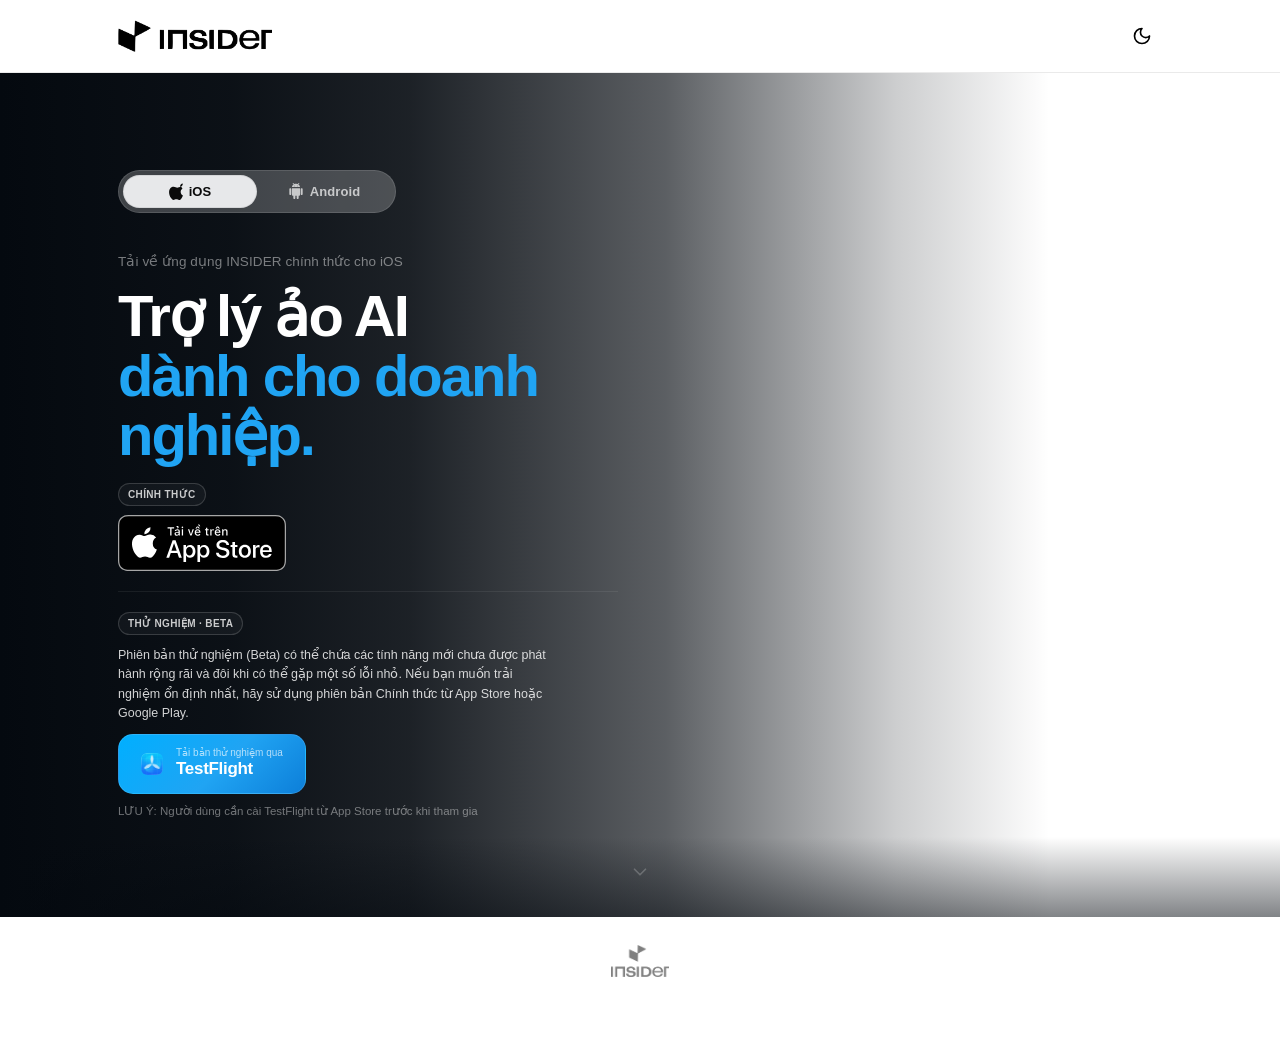
==== download/index.html @ 5de3a70c "update download web" ====
<!DOCTYPE html>
<html lang="vi" data-theme="dark">

<head>
    <meta charset="UTF-8">
    <meta name="viewport" content="width=device-width, initial-scale=1.0">
    <title>Tải ứng dụng | INSIDER</title>
    <link rel="stylesheet" href="../styles.css">
    <style>
        /* =====================================================
           DOWNLOAD PAGE — TikTok-inspired layout
           ===================================================== */

        body { overflow-x: hidden; }

        /* Wrapper doesn't use the shared content-wrapper here */
        .dl-page { display: flex; flex-direction: column; min-height: 100vh; }
        /* Widen the header to match hero layout so logo aligns with content */
        .dl-page .header-content {
            max-width: 1140px;
            padding: 0 48px;
        }

        /* Header logo: theme-aware (dark-ho = light logo for dark bg, light-ho = dark logo for light bg) */
        [data-theme="dark"] .dl-page .logo .light-logo { display: none !important; }
        [data-theme="dark"] .dl-page .logo .dark-logo { display: block !important; }
        [data-theme="light"] .dl-page .logo .light-logo { display: block !important; }
        [data-theme="light"] .dl-page .logo .dark-logo { display: none !important; }

        /* ─────────────────────────────────────────────────────
           HERO
           ───────────────────────────────────────────────────── */
        .dl-hero {
            position: relative;
            min-height: calc(100vh - 56px);
            display: flex;
            align-items: stretch;
            overflow: hidden;
        }

        /* Background image — scale up so only device mockups (right portion)
           are visible; the INSIDER watermark on the left is pushed off-screen */
        .dl-hero-bg {
            position: absolute;
            inset: 0;
            background-image: url('../assets/background.png');
            background-size: auto 145%;
            background-position: right center;
            background-repeat: no-repeat;
        }

        /* Overlay: solid dark for the first 40%, then graceful fade.
           Keeps our text crisp AND hides any residual edge of the bg watermark. */
        .dl-hero-overlay {
            position: absolute;
            inset: 0;
            background: linear-gradient(
                to right,
                #04090F 0%,
                #04090F 38%,
                rgba(4, 9, 15, 0.94) 48%,
                rgba(4, 9, 15, 0.60) 60%,
                rgba(4, 9, 15, 0.18) 75%,
                rgba(4, 9, 15, 0.03) 86%,
                transparent 93%
            );
        }

        /* Subtle bottom vignette */
        .dl-hero-overlay::after {
            content: '';
            position: absolute;
            bottom: 0; left: 0; right: 0;
            height: 80px;
            background: linear-gradient(to top, rgba(4,9,15,0.5), transparent);
        }

        /* Inner layout */
        .dl-hero-inner {
            position: relative;
            z-index: 2;
            width: 100%;
            max-width: 1140px;
            margin: 0 auto;
            padding: 0 48px;
            display: flex;
            align-items: center;
            min-height: calc(100vh - 56px);
        }

        /* ─────────────────────────────────────────────────────
           LEFT CONTENT
           ───────────────────────────────────────────────────── */
        .dl-left {
            width: 48%;
            max-width: 500px;
            padding: 64px 0;
            display: flex;
            flex-direction: column;
            justify-content: center;
            animation: dlFadeUp 0.7s cubic-bezier(0.4, 0, 0.2, 1) both;
        }

        @keyframes dlFadeUp {
            from { opacity: 0; transform: translateY(24px); }
            to   { opacity: 1; transform: translateY(0); }
        }

        /* ─────────────────────────────────────────────────────
           PLATFORM TABS  (TikTok pill style)
           ───────────────────────────────────────────────────── */
        .dl-tabs {
            display: flex;
            gap: 0;
            padding: 4px;
            border-radius: 999px;
            margin-bottom: 40px;
            width: min(100%, 278px);
            box-sizing: border-box;
            overflow: hidden;
            background: rgba(255, 255, 255, 0.22);
            border: 1px solid rgba(255, 255, 255, 0.12);
            backdrop-filter: blur(4px);
            -webkit-backdrop-filter: blur(4px);
        }

        .dl-tab {
            display: inline-flex;
            align-items: center;
            justify-content: center;
            gap: 6px;
            padding: 8px 14px;
            border-radius: 999px;
            font-family: inherit;
            font-size: 13px;
            font-weight: 600;
            letter-spacing: 0.1px;
            cursor: pointer;
            flex: 1 1 0;
            min-width: 0;
            border: none;
            background: transparent;
            color: rgba(255, 255, 255, 0.70);
            transition: background 0.2s ease, color 0.2s ease, transform 0.2s ease;
            white-space: nowrap;
        }

        .dl-tab:hover {
            color: rgba(255, 255, 255, 0.95);
        }

        .dl-tab.active {
            background: #E7E8EA;
            color: #0A0A0A;
            box-shadow: inset 0 0 0 1px rgba(0, 0, 0, 0.08);
        }

        /* ─────────────────────────────────────────────────────
           TAB CONTENT
           ───────────────────────────────────────────────────── */
        .dl-tab-content { opacity: 1; transition: opacity 0.25s ease; }
        .dl-tab-content.hidden { display: none; }

        @keyframes tabIn {
            from { opacity: 0; transform: translateY(10px); }
            to   { opacity: 1; transform: translateY(0); }
        }
        .dl-tab-content.entering { animation: tabIn 0.3s ease both; }

        /* Eyebrow */
        .dl-eyebrow {
            font-size: 13.5px;
            font-weight: 400;
            color: rgba(255,255,255,0.45);
            letter-spacing: 0.1px;
            margin-bottom: 14px;
            line-height: 1.4;
        }

        /* BIG headline — TikTok size */
        .dl-headline {
            font-size: clamp(38px, 4.8vw, 58px);
            font-weight: 800;
            line-height: 1.03;
            letter-spacing: -2px;
            color: #FFFFFF;
            margin-bottom: 18px;
        }

        .dl-headline .accent { color: #20A4F3; }

        /* ─────────────────────────────────────────────────────
           BADGE GROUPS
           ───────────────────────────────────────────────────── */
        .dl-badges { display: flex; flex-direction: column; gap: 0; }

        .dl-badge-group {
            display: flex;
            flex-direction: column;
            gap: 9px;
            padding: 20px 0;
            border-bottom: 0.5px solid rgba(255,255,255,0.07);
        }
        .dl-badge-group:first-child { padding-top: 0; }
        .dl-badge-group:last-child  { border-bottom: none; padding-bottom: 0; }

        .dl-type-chip {
            display: inline-flex;
            align-items: center;
            gap: 4px;
            font-size: 10px;
            font-weight: 600;
            letter-spacing: 0.35px;
            text-transform: uppercase;
            padding: 3px 9px;
            border-radius: 999px;
            width: fit-content;
            color: rgba(255, 255, 255, 0.78);
            background: rgba(255, 255, 255, 0.04);
            border: 1px solid rgba(255, 255, 255, 0.16);
        }

        .dl-badge-hint {
            font-size: 11.5px;
            color: rgba(255,255,255,0.42);
            margin: 0;
        }

        .dl-beta-notice {
            margin: 2px 0 2px;
            font-size: 12.5px;
            line-height: 1.55;
            color: rgba(255, 255, 255, 0.82);
            max-width: 430px;
        }

        /* ─────────────────────────────────────────────────────
           STORE BUTTONS
           ───────────────────────────────────────────────────── */
        .dl-store-btn {
            display: inline-flex;
            align-items: center;
            gap: 13px;
            padding: 13px 22px;
            border-radius: 15px;
            text-decoration: none;
            width: fit-content;
            max-width: 270px;
            transition: transform 0.18s cubic-bezier(0.34,1.56,0.64,1),
                        box-shadow 0.18s ease,
                        opacity 0.15s ease;
            user-select: none;
            -webkit-tap-highlight-color: transparent;
        }
        .dl-store-btn:hover  { transform: scale(1.04); }
        .dl-store-btn:active { transform: scale(0.97); opacity: 0.88; }

        /* Official store artwork from Apple/Google — larger than beta button */
        .official-store-badge {
            display: block;
            width: auto;
            height: 56px;
        }

        /* App Store */
        .dl-store-btn.app-store {
            padding: 0;
            background: transparent;
            border: none;
            border-radius: 10px;
        }
        .dl-store-btn.app-store:hover {
            box-shadow: none;
        }

        /* TestFlight: vivid, non-purple */
        .dl-store-btn.testflight {
            background: linear-gradient(135deg, #00AFFF 0%, #20A4F3 55%, #0D7FD9 100%);
            border: 1px solid rgba(255,255,255,0.12);
        }
        .dl-store-btn.testflight:hover {
            box-shadow: 0 10px 30px rgba(32, 164, 243, 0.45);
        }

        /* Google Play */
        .dl-store-btn.google-play {
            padding: 0;
            background: transparent;
            border: none;
            border-radius: 10px;
        }
        .dl-store-btn.google-play:hover {
            box-shadow: none;
        }

        /* Google Play Beta: vivid, non-purple */
        .dl-store-btn.google-play-beta {
            background: linear-gradient(135deg, #00C853 0%, #1ED760 55%, #00A843 100%);
            border: 1px solid rgba(255,255,255,0.12);
        }
        .dl-store-btn.google-play-beta:hover {
            box-shadow: 0 10px 30px rgba(0, 200, 83, 0.4);
        }

        .btn-icon { flex-shrink: 0; display: flex; align-items: center; justify-content: center; }

        .btn-text { display: flex; flex-direction: column; gap: 1px; }

        .btn-small {
            font-size: 10px;
            font-weight: 400;
            color: rgba(255,255,255,0.68);
            line-height: 1;
        }
        .btn-big {
            font-size: 17px;
            font-weight: 700;
            color: #FFFFFF;
            line-height: 1.2;
            letter-spacing: -0.3px;
        }

        /* ─────────────────────────────────────────────────────
           SCROLL HINT
           ───────────────────────────────────────────────────── */
        .dl-scroll-hint {
            position: absolute;
            bottom: 28px;
            left: 50%;
            transform: translateX(-50%);
            z-index: 3;
            color: rgba(255,255,255,0.22);
            animation: scrollBounce 2.4s ease-in-out infinite;
            cursor: pointer;
        }
        @keyframes scrollBounce {
            0%,100% { transform: translateX(-50%) translateY(0); }
            50%      { transform: translateX(-50%) translateY(7px); }
        }

        /* ─────────────────────────────────────────────────────
           BELOW-HERO SECTIONS
           ───────────────────────────────────────────────────── */
        .dl-below {
            max-width: 800px;
            width: 100%;
            margin: 0 auto;
            padding: 0 var(--space-4) var(--space-16);
        }

        .dl-footer {
            display: flex;
            justify-content: center;
            margin-top: 28px;
        }

        /* ─────────────────────────────────────────────────────
           LIGHT MODE — keep hero dark regardless
           ───────────────────────────────────────────────────── */
        [data-theme="light"] .dl-hero-overlay {
            background: linear-gradient(
                to right,
                #04090F 0%,
                rgba(4, 9, 15, 0.97) 18%,
                rgba(4, 9, 15, 0.90) 32%,
                rgba(4, 9, 15, 0.65) 52%,
                rgba(4, 9, 15, 0.20) 70%,
                transparent 82%
            );
        }

        /* ─────────────────────────────────────────────────────
           RESPONSIVE
           ───────────────────────────────────────────────────── */
        @media (max-width: 960px) {
            .dl-hero-inner { padding: 0 32px; }
            .dl-page .header-content { padding: 0 32px; }
            .dl-left { width: 60%; max-width: none; }
        }

        @media (max-width: 680px) {
            .dl-hero { min-height: auto; }
            .dl-hero-inner { padding: 0 22px; align-items: flex-start; }
            /* On mobile the bg is further right so still works; extra safety overlay */
            .dl-hero-overlay {
                background: linear-gradient(
                    to right,
                    #04090F 0%,
                    #04090F 55%,
                    rgba(4, 9, 15, 0.85) 70%,
                    rgba(4, 9, 15, 0.40) 85%,
                    rgba(4, 9, 15, 0.10) 95%,
                    transparent 100%
                );
            }
            .dl-page .header-content { padding: 0 20px; }
            .dl-left { width: 100%; padding: 48px 0 88px; }
            .dl-tabs { width: min(100%, 248px); }
            .dl-headline { font-size: 38px; letter-spacing: -1.4px; }
            .dl-store-btn { max-width: 100%; width: 100%; }
            .dl-beta-notice { font-size: 12px; }
        }
    </style>
</head>

<body>
    <div class="app-container dl-page">

        <!-- ══ App Bar ══════════════════════════════════════════ -->
        <header class="app-bar">
            <div class="header-content">
                <div class="logo">
                    <img src="../images/light-ho.png" alt="INSIDER Logo" class="logo-img light-logo">
                    <img src="../images/dark-ho.png"  alt="INSIDER Logo" class="logo-img dark-logo">
                </div>
                <button id="theme-toggle" class="icon-button" aria-label="Chuyển giao diện">
                    <svg class="sun-icon" xmlns="http://www.w3.org/2000/svg" width="20" height="20" viewBox="0 0 24 24"
                        fill="none" stroke="currentColor" stroke-width="2" stroke-linecap="round" stroke-linejoin="round">
                        <circle cx="12" cy="12" r="4"/>
                        <path d="M12 2v2"/><path d="M12 20v2"/>
                        <path d="m4.93 4.93 1.41 1.41"/><path d="m17.66 17.66 1.41 1.41"/>
                        <path d="M2 12h2"/><path d="M20 12h2"/>
                        <path d="m6.34 17.66-1.41 1.41"/><path d="m19.07 4.93-1.41 1.41"/>
                    </svg>
                    <svg class="moon-icon" xmlns="http://www.w3.org/2000/svg" width="20" height="20" viewBox="0 0 24 24"
                        fill="none" stroke="currentColor" stroke-width="2" stroke-linecap="round" stroke-linejoin="round">
                        <path d="M12 3a6 6 0 0 0 9 9 9 9 0 1 1-9-9Z"/>
                    </svg>
                </button>
            </div>
        </header>

        <!-- ══ HERO ═════════════════════════════════════════════ -->
        <section class="dl-hero">
            <div class="dl-hero-bg"></div>
            <div class="dl-hero-overlay"></div>

            <div class="dl-hero-inner">
                <div class="dl-left">

                    <!-- Platform Tabs -->
                    <div class="dl-tabs">

                        <button class="dl-tab active" data-tab="ios" aria-pressed="true">
                            <!-- Apple logo -->
                            <svg xmlns="http://www.w3.org/2000/svg" width="14" height="17" viewBox="0 0 814 1000" fill="currentColor">
                                <path d="M788.1 340.9c-5.8 4.5-108.2 62.2-108.2 190.5 0 148.4 130.3 200.9 134.2 202.2-.6 3.2-20.7 71.9-68.7 141.9-42.8 61.6-87.5 123.1-155.5 123.1s-85.5-39.5-164-39.5c-76 0-103.7 40.8-165.9 40.8s-105-57.8-155.5-127.4C46 790.7 0 663 0 541.8c0-207.5 135.4-317.3 268.5-317.3 85.7 0 158 55.7 213 55.7 53 0 136.2-58.7 232.1-58.7zm-24.3-181.5c24.2-28.8 41.2-68.4 41.2-107.9 0-5.8-.6-11.6-1.6-17.3-38.8 1.3-86.4 26.5-114.6 59.1-21.2 23.9-41.2 64-41.2 104.9 0 6.4.6 12.8 1.9 18.5 3.2.6 6.4.9 9.7.9 34.5 0 78.9-23.9 104.6-58.2z"/>
                            </svg>
                            iOS
                        </button>

                        <button class="dl-tab" data-tab="android" aria-pressed="false">
                            <!-- Android icon -->
                            <svg xmlns="http://www.w3.org/2000/svg" width="16" height="16" viewBox="0 0 24 24" fill="currentColor">
                                <path d="M6 18c0 .55.45 1 1 1h1v3.5c0 .83.67 1.5 1.5 1.5S11 23.33 11 22.5V19h2v3.5c0 .83.67 1.5 1.5 1.5s1.5-.67 1.5-1.5V19h1c.55 0 1-.45 1-1V8H6v10zm-2.5-10C2.67 8 2 8.67 2 9.5v7c0 .83.67 1.5 1.5 1.5S5 17.33 5 16.5v-7C5 8.67 4.33 8 3.5 8zm17 0c-.83 0-1.5.67-1.5 1.5v7c0 .83.67 1.5 1.5 1.5s1.5-.67 1.5-1.5v-7c0-.83-.67-1.5-1.5-1.5zm-4.97-5.84 1.3-1.3c.2-.2.2-.51 0-.71a.496.496 0 0 0-.71 0l-1.48 1.48A5.84 5.84 0 0 0 12 1c-.96 0-1.86.23-2.66.63L7.85.15a.5.5 0 0 0-.71.71l1.31 1.31C7.08 3.05 6 4.43 6 6h12c0-1.59-1.1-2.97-2.47-3.84zM10 5H9V4h1v1zm5 0h-1V4h1v1z"/>
                            </svg>
                            Android
                        </button>

                    </div><!-- /dl-tabs -->

                    <!-- ── iOS Content ─────────────────────────── -->
                    <div class="dl-tab-content" id="tab-ios">

                        <p class="dl-eyebrow">Tải về ứng dụng INSIDER chính thức cho iOS</p>

                        <h1 class="dl-headline">
                            Trợ lý ảo AI<br>
                            <span class="accent">dành cho doanh nghiệp.</span>
                        </h1>

                        <div class="dl-badges">

                            <!-- App Store -->
                            <div class="dl-badge-group">
                                <span class="dl-type-chip official">Chính thức</span>
                                <a href="https://apps.apple.com/il/app/insider-ai/id6758019554" class="dl-store-btn app-store" target="_blank" rel="noopener noreferrer" aria-label="Download on the App Store">
                                    <img src="../assets/Download-on-the-App-Store/VN/Download_on_App_Store/Black_lockup/SVG/Download_on_the_App_Store_Badge_VN_RGB_blk_100217.svg" alt="Download on the App Store" class="official-store-badge">
                                </a>
                            </div>

                            <!-- TestFlight -->
                            <div class="dl-badge-group">
                                <span class="dl-type-chip beta">Thử nghiệm · Beta</span>
                                <p class="dl-beta-notice">Phiên bản thử nghiệm (Beta) có thể chứa các tính năng mới chưa được phát hành rộng rãi và đôi khi có thể gặp một số lỗi nhỏ. Nếu bạn muốn trải nghiệm ổn định nhất, hãy sử dụng phiên bản Chính thức từ App Store hoặc Google Play.</p>
                                <a href="https://testflight.apple.com/v1/app/6758019554?build=202103249" class="dl-store-btn testflight" target="_blank" rel="noopener noreferrer" aria-label="Join TestFlight Beta">
                                    <div class="btn-icon">
                                        <img src="../assets/200x200bb-75.webp" alt="TestFlight Icon" width="22" height="22" style="border-radius:6px; display:block;">
                                    </div>
                                    <div class="btn-text">
                                        <span class="btn-small">Tải bản thử nghiệm qua</span>
                                        <span class="btn-big">TestFlight</span>
                                    </div>
                                </a>
                                <p class="dl-badge-hint">LƯU Ý: Người dùng cần cài TestFlight từ App Store trước khi tham gia</p>
                            </div>

                        </div><!-- /dl-badges -->
                    </div><!-- /tab-ios -->

                    <!-- ── Android Content ─────────────────────── -->
                    <div class="dl-tab-content hidden" id="tab-android">

                        <p class="dl-eyebrow">Tải về ứng dụng INSIDER chính thức cho Android</p>

                        <h1 class="dl-headline">
                            Tin tức AI<br>
                            thông minh,<br>
                            <span class="accent">dành cho bạn.</span>
                        </h1>

                        <div class="dl-badges">

                            <!-- Google Play -->
                            <div class="dl-badge-group">
                                <span class="dl-type-chip official">Chính thức</span>
                                <a href="https://play.google.com/store/apps/details?id=com.insider.horseai" class="dl-store-btn google-play" target="_blank" rel="noopener noreferrer" aria-label="Get it on Google Play">
                                    <img src="../assets/Google Play Badge guidelines/Get it on Google Play Badges/Digital/svg/GetItOnGooglePlay_Badge_Web_color_Vietnamese.svg" alt="Get it on Google Play" class="official-store-badge">
                                </a>
                            </div>

                            <!-- Google Play Beta -->
                            <div class="dl-badge-group">
                                <span class="dl-type-chip beta">Thử nghiệm · Beta</span>
                                <p class="dl-beta-notice">Phiên bản thử nghiệm (Beta) có thể chứa các tính năng mới chưa được phát hành rộng rãi và đôi khi có thể gặp một số lỗi nhỏ. Nếu bạn muốn trải nghiệm ổn định nhất, hãy sử dụng phiên bản Chính thức từ App Store hoặc Google Play.</p>
                                <a href="https://play.google.com/store/apps/details?id=com.insider.horseai&amp;listing=open-testing" class="dl-store-btn google-play-beta" target="_blank" rel="noopener noreferrer" aria-label="Join Google Play Beta">
                                    <div class="btn-icon">
                                        <img src="../assets/pngtree-google-play-download-icon-vector-png-image_9183313.png" alt="Google Play Download Icon" width="22" height="22" style="display:block;">
                                    </div>
                                    <div class="btn-text">
                                        <span class="btn-small">Tham gia thử nghiệm qua</span>
                                        <span class="btn-big">Google Play Beta</span>
                                    </div>
                                </a>
                                <p class="dl-badge-hint">Nhấn tham gia chương trình Beta trên trang ứng dụng</p>
                            </div>

                        </div><!-- /dl-badges -->
                    </div><!-- /tab-android -->

                </div><!-- /dl-left -->

                <!-- Right: intentionally empty — bg image shows through -->
                <div style="flex:1;"></div>

            </div><!-- /dl-hero-inner -->

            <!-- Scroll indicator -->
            <div class="dl-scroll-hint" role="presentation" aria-hidden="true">
                <svg xmlns="http://www.w3.org/2000/svg" width="22" height="22" viewBox="0 0 24 24" fill="none"
                    stroke="currentColor" stroke-width="1.8" stroke-linecap="round" stroke-linejoin="round">
                    <path d="m6 9 6 6 6-6"/>
                </svg>
            </div>

        </section><!-- /dl-hero -->

        <!-- ══ Below-hero ════════════════════════════════════════ -->
        <div class="dl-below">
            <!-- Footer branding -->
            <div class="dl-footer">
                <img src="../images/light-ve.png" alt="INSIDER" class="logo-img-small light-logo">
                <img src="../images/dark-ve.png"  alt="INSIDER" class="logo-img-small dark-logo">
            </div>

        </div><!-- /dl-below -->

    </div><!-- /app-container -->

    <script src="../script.js"></script>
    <script>
        // Platform tab switching
        (function () {
            const tabs    = document.querySelectorAll('.dl-tab');
            const contents = document.querySelectorAll('.dl-tab-content');

            tabs.forEach(tab => {
                tab.addEventListener('click', () => {
                    const target = tab.dataset.tab;

                    // Update tab active state
                    tabs.forEach(t => {
                        t.classList.remove('active');
                        t.setAttribute('aria-pressed', 'false');
                    });
                    tab.classList.add('active');
                    tab.setAttribute('aria-pressed', 'true');

                    // Swap content with animation
                    contents.forEach(c => c.classList.add('hidden'));

                    const el = document.getElementById('tab-' + target);
                    if (el) {
                        el.classList.remove('hidden');
                        el.classList.add('entering');
                        el.addEventListener('animationend', () => el.classList.remove('entering'), { once: true });
                    }
                });
            });

            // Smooth scroll on chevron click
            const hint = document.querySelector('.dl-scroll-hint');
            if (hint) {
                hint.addEventListener('click', () => {
                    document.querySelector('.dl-below')?.scrollIntoView({ behavior: 'smooth', block: 'start' });
                });
            }
        })();
    </script>

</body>
</html>
---- styles.css ----
/* 
 * App Design System Tokens 
 * Refined based on app screenshots: extremely clean, high contrast, monochrome, flat.
 */

:root {
    /* Base Typography configuration for Apple/System default to hit SF Pro */
    --font-family-base: -apple-system, BlinkMacSystemFont, "SF Pro Display", "Segoe UI", Roboto, Helvetica, Arial, sans-serif, "Apple Color Emoji", "Segoe UI Emoji", "Segoe UI Symbol";

    /* Fluid typography scales based on 4px grid */
    --text-display: clamp(24px, 5vw, 32px);
    --text-heading: clamp(16px, 3vw, 20px);
    --text-body: clamp(14px, 2vw, 15px);

    /* Spacing (4px grid system) */
    --space-1: 4px;
    --space-2: 8px;
    --space-3: 12px;
    --space-4: 16px;
    --space-5: 20px;
    --space-6: 24px;
    --space-8: 32px;
    --space-10: 40px;
    --space-12: 48px;
    --space-16: 64px;

    /* Transitions */
    --transition-fast: 0.15s cubic-bezier(0.4, 0, 0.2, 1);
    --transition-normal: 0.3s cubic-bezier(0.4, 0, 0.2, 1);
}

/* Dark Mode Tokens (Pitch black vibe) */
[data-theme="dark"] {
    --bg-root: #000000;
    --bg-elevated: #111111;
    --bg-hover: #1A1A1A;

    --text-primary: #FFFFFF;
    --text-secondary: #BBBBBB;
    --text-tertiary: #888888;

    --border-color: #222222;
    --border-subtle: #181818;

    color-scheme: dark;
}

/* Light Mode Tokens (Pure white vibe) */
[data-theme="light"] {
    --bg-root: #FFFFFF;
    --bg-elevated: #F9F9F9;
    --bg-hover: #F0F0F0;

    --text-primary: #000000;
    --text-secondary: #666666;
    --text-tertiary: #999999;

    --border-color: #EAEAEA;
    --border-subtle: #F4F4F4;

    color-scheme: light;
}

/* Reset & Base Styles */
* {
    margin: 0;
    padding: 0;
    box-sizing: border-box;
    -webkit-font-smoothing: antialiased;
    -moz-osx-font-smoothing: grayscale;
}

body {
    font-family: var(--font-family-base);
    background-color: var(--bg-root);
    color: var(--text-primary);
    line-height: 1.5;
    font-size: var(--text-body);
    font-weight: 400;
    letter-spacing: 0;
    transition: background-color var(--transition-normal), color var(--transition-normal);
    overflow-x: hidden;
    min-height: 100vh;
}

.app-container {
    display: flex;
    flex-direction: column;
    min-height: 100vh;
}

/* App Bar / Header exactly like the app: minimal, centered logo or left aligned */
.app-bar {
    position: sticky;
    top: 0;
    z-index: 100;
    background-color: rgba(var(--bg-root-rgb), 0.95);
    /* We need RGB format for strict backdrop alpha if we want it, but fallback to root */
    backdrop-filter: blur(20px);
    -webkit-backdrop-filter: blur(20px);
    transition: background-color var(--transition-normal), border-color var(--transition-normal);
    padding: var(--space-3) var(--space-4);
    /* Tight padding as seen in app headings */
}

[data-theme="dark"] .app-bar {
    background-color: rgba(0, 0, 0, 0.85);
    border-bottom: 0.5px solid var(--border-color);
    /* App screens show subtle separators */
}

[data-theme="light"] .app-bar {
    background-color: rgba(255, 255, 255, 0.85);
    border-bottom: 0.5px solid var(--border-color);
}

.header-content {
    max-width: 800px;
    margin: 0 auto;
    display: flex;
    justify-content: space-between;
    align-items: center;
    height: 48px;
}

.logo {
    display: flex;
    align-items: center;
}

.logo-img {
    height: 32px;
    /* Increased from 24px */
    width: auto;
    display: block;
}

.logo-img-small {
    height: 32px;
    /* Increased from 16px */
    opacity: 0.5;
    transition: opacity var(--transition-fast);
}

.logo-img-small:hover {
    opacity: 1;
}

/* Theme Toggle SVG Logic for Images */
[data-theme="dark"] .light-logo {
    display: none;
}

[data-theme="light"] .dark-logo {
    display: none;
}

[data-theme="dark"] .moon-icon {
    display: none;
}

[data-theme="light"] .sun-icon {
    display: none;
}

/* Icon Buttons */
.icon-button {
    background: transparent;
    border: none;
    color: var(--text-primary);
    cursor: pointer;
    width: 40px;
    height: 40px;
    border-radius: 999px;
    display: flex;
    align-items: center;
    justify-content: center;
    transition: background-color var(--transition-fast), color var(--transition-fast), transform var(--transition-fast);
}

.icon-button:hover {
    background-color: var(--bg-hover);
}

.icon-button:active {
    transform: scale(0.95);
}

/* Main Content Wrapper - Edge to Edge */
.content-wrapper {
    flex: 1;
    width: 100%;
    max-width: 800px;
    margin: 0 auto;
    padding: 0;
    /* Remove padding here to allow edge-to-edge list items */
    padding-bottom: var(--space-16);
    display: flex;
    flex-direction: column;
}

.page-header {
    padding: var(--space-6) var(--space-4) var(--space-4);
    border-bottom: 0.5px solid var(--border-color);
}

.display-title {
    font-size: var(--text-display);
    font-weight: 700;
    letter-spacing: -0.5px;
    line-height: 1.25;
    margin-bottom: var(--space-2);
    color: var(--text-primary);
}

.effective-date {
    font-size: var(--text-body);
    font-weight: 400;
    color: var(--text-tertiary);
}

/* Text Content - Padding only on content elements to feel flat */
.doc-body {
    display: flex;
    flex-direction: column;
}

.intro-text {
    padding: var(--space-4) var(--space-4);
    font-size: var(--text-body);
    color: var(--text-secondary);
    margin-bottom: 0;
    border-bottom: 0.5px solid var(--border-color);
}

/* Typography styles within the doc */
.doc-section {
    padding: var(--space-4) var(--space-4);
    border-bottom: 0.5px solid var(--border-color);
}

.doc-section:last-child {
    border-bottom: none;
}

.doc-section h2 {
    font-size: var(--text-heading);
    font-weight: 600;
    letter-spacing: -0.2px;
    line-height: 1.4;
    color: var(--text-primary);
    margin-bottom: var(--space-3);
    /* No blue pipe gradient, just pure text like the screenshots */
}

.doc-section p {
    color: var(--text-secondary);
    margin-bottom: var(--space-3);
    font-size: var(--text-body);
}

.doc-section p:last-child {
    margin-bottom: 0;
}

/* Styled Lists - Flat, similar to thread items in the app */
.styled-list {
    list-style: none;
    /* Removed the blue bullets */
    display: flex;
    flex-direction: column;
}

.styled-list li {
    padding: var(--space-3) 0;
}

.styled-list li:last-child {
    padding-bottom: 0;
}

.list-content {
    color: var(--text-secondary);
    font-size: var(--text-body);
    line-height: 1.5;
}

.list-content strong {
    color: var(--text-primary);
    font-weight: 600;
    display: block;
    /* Make titles distinct like message senders */
    margin-bottom: 2px;
}

/* Links */
.accent-link {
    color: var(--text-primary);
    text-decoration: underline;
    text-decoration-color: var(--border-color);
    text-underline-offset: 4px;
    font-weight: 500;
    transition: color var(--transition-fast), text-decoration-color var(--transition-fast);
}

.accent-link:hover {
    color: var(--text-secondary);
    text-decoration-color: var(--text-secondary);
}

.footer-note {
    margin-top: var(--space-4);
    padding: var(--space-4);
    background-color: var(--bg-elevated);
    border-radius: 12px;
    text-align: left;
}

.footer-note p {
    margin-bottom: 0;
    font-size: 13px;
    color: var(--text-tertiary);
}

.bottom-branding {
    display: flex;
    justify-content: center;
    padding-top: var(--space-8);
}
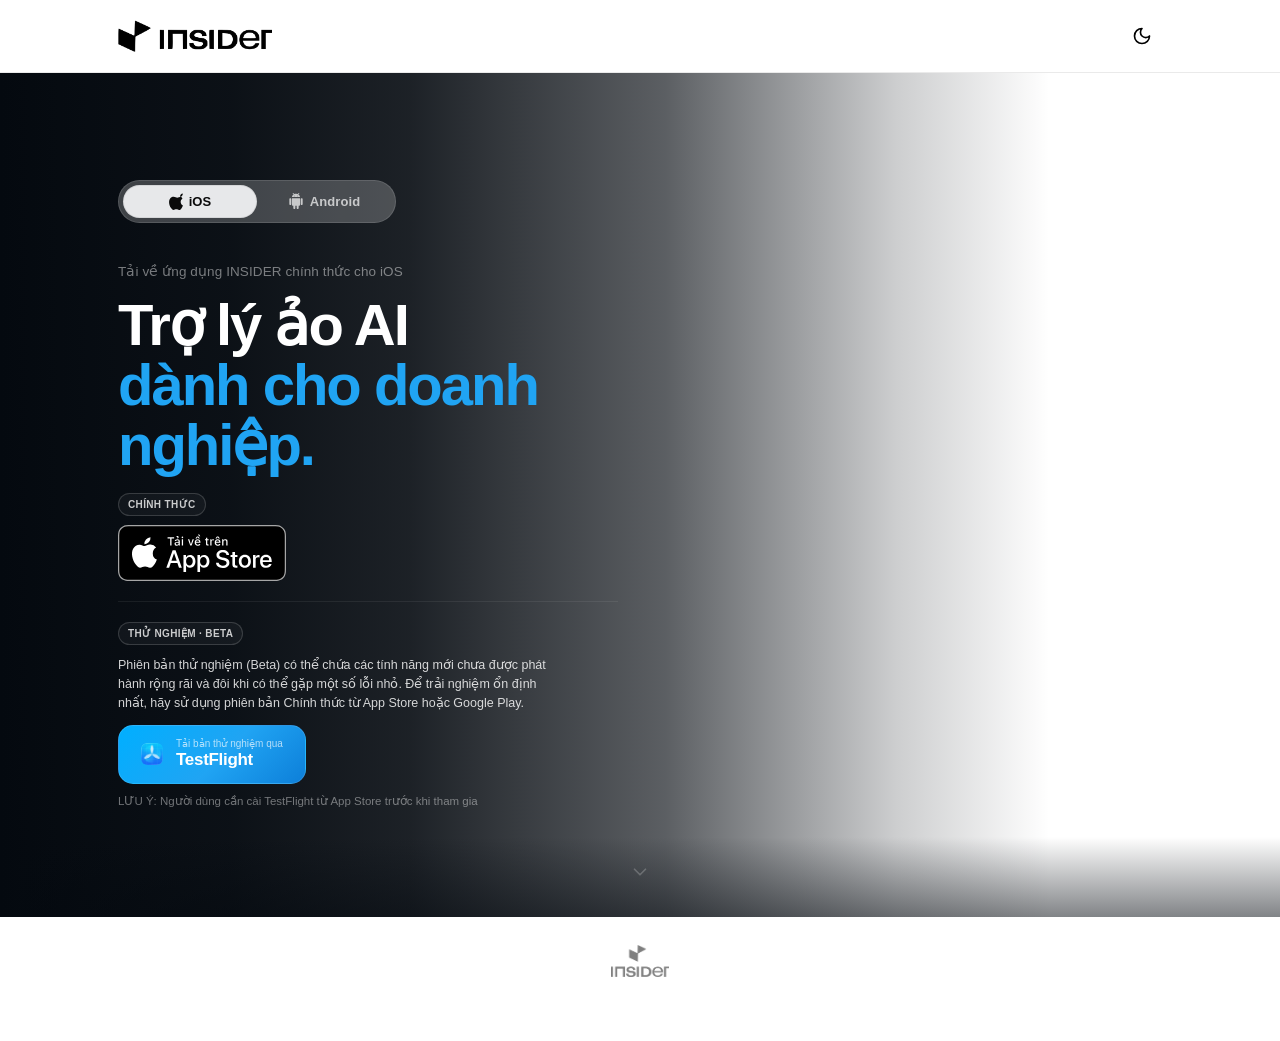
==== commit 957e52df: "fix wordings" ====
--- a/download/index.html
+++ b/download/index.html
@@ -411,7 +411,7 @@
             <div class="header-content">
                 <div class="logo">
                     <img src="../images/light-ho.png" alt="INSIDER Logo" class="logo-img light-logo">
-                    <img src="../images/dark-ho.png"  alt="INSIDER Logo" class="logo-img dark-logo">
+                    <img src="../images/dark-ho copy.png"  alt="INSIDER Logo" class="logo-img dark-logo">
                 </div>
                 <button id="theme-toggle" class="icon-button" aria-label="Chuyển giao diện">
                     <svg class="sun-icon" xmlns="http://www.w3.org/2000/svg" width="20" height="20" viewBox="0 0 24 24"
@@ -482,7 +482,7 @@
                             <!-- TestFlight -->
                             <div class="dl-badge-group">
                                 <span class="dl-type-chip beta">Thử nghiệm · Beta</span>
-                                <p class="dl-beta-notice">Phiên bản thử nghiệm (Beta) có thể chứa các tính năng mới chưa được phát hành rộng rãi và đôi khi có thể gặp một số lỗi nhỏ. Nếu bạn muốn trải nghiệm ổn định nhất, hãy sử dụng phiên bản Chính thức từ App Store hoặc Google Play.</p>
+                                <p class="dl-beta-notice">Phiên bản thử nghiệm (Beta) có thể chứa các tính năng mới chưa được phát hành rộng rãi và đôi khi có thể gặp một số lỗi nhỏ. Để trải nghiệm ổn định nhất, hãy sử dụng phiên bản Chính thức từ App Store hoặc Google Play.</p>
                                 <a href="https://testflight.apple.com/v1/app/6758019554?build=202103249" class="dl-store-btn testflight" target="_blank" rel="noopener noreferrer" aria-label="Join TestFlight Beta">
                                     <div class="btn-icon">
                                         <img src="../assets/200x200bb-75.webp" alt="TestFlight Icon" width="22" height="22" style="border-radius:6px; display:block;">
@@ -504,9 +504,8 @@
                         <p class="dl-eyebrow">Tải về ứng dụng INSIDER chính thức cho Android</p>
 
                         <h1 class="dl-headline">
-                            Tin tức AI<br>
-                            thông minh,<br>
-                            <span class="accent">dành cho bạn.</span>
+                            Trợ lý ảo AI<br>
+                            <span class="accent">dành cho doanh nghiệp.</span>
                         </h1>
 
                         <div class="dl-badges">
@@ -522,7 +521,7 @@
                             <!-- Google Play Beta -->
                             <div class="dl-badge-group">
                                 <span class="dl-type-chip beta">Thử nghiệm · Beta</span>
-                                <p class="dl-beta-notice">Phiên bản thử nghiệm (Beta) có thể chứa các tính năng mới chưa được phát hành rộng rãi và đôi khi có thể gặp một số lỗi nhỏ. Nếu bạn muốn trải nghiệm ổn định nhất, hãy sử dụng phiên bản Chính thức từ App Store hoặc Google Play.</p>
+                                <p class="dl-beta-notice">Phiên bản thử nghiệm (Beta) có thể chứa các tính năng mới chưa được phát hành rộng rãi và đôi khi có thể gặp một số lỗi nhỏ. Để trải nghiệm ổn định nhất, hãy sử dụng phiên bản Chính thức từ App Store hoặc Google Play.</p>
                                 <a href="https://play.google.com/store/apps/details?id=com.insider.horseai&amp;listing=open-testing" class="dl-store-btn google-play-beta" target="_blank" rel="noopener noreferrer" aria-label="Join Google Play Beta">
                                     <div class="btn-icon">
                                         <img src="../assets/pngtree-google-play-download-icon-vector-png-image_9183313.png" alt="Google Play Download Icon" width="22" height="22" style="display:block;">
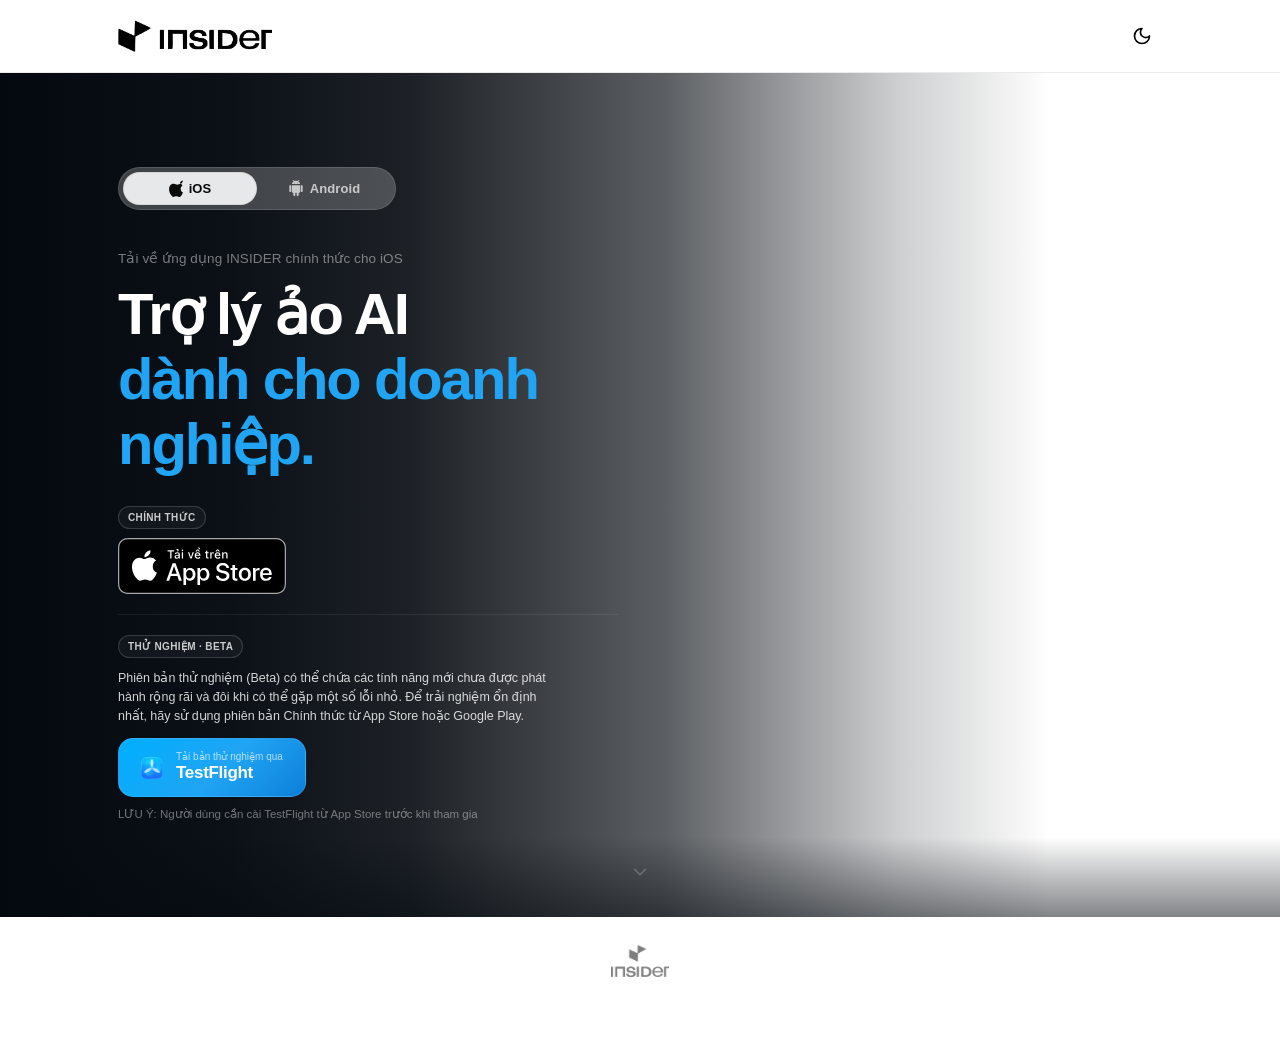
==== commit 57ad7d81: "Implement rotating headline feature with animation for iOS and Android sections in download page" ====
--- a/download/index.html
+++ b/download/index.html
@@ -181,13 +181,64 @@
         .dl-headline {
             font-size: clamp(38px, 4.8vw, 58px);
             font-weight: 800;
-            line-height: 1.03;
+            line-height: 1.12;
             letter-spacing: -2px;
             color: #FFFFFF;
             margin-bottom: 18px;
         }
 
         .dl-headline .accent { color: #20A4F3; }
+
+        /* Rotating headline — hai lớp chồng nhau, text không bao giờ biến mất */
+        .dl-headline-rotating { min-height: 2.4em; overflow: hidden; position: relative; padding-bottom: 0.18em; }
+        .dl-headline-inner { position: relative; display: block; }
+        .dl-headline-slot {
+            position: absolute;
+            top: 0; left: 0; right: 0;
+            display: block;
+        }
+        .dl-headline-slot.slot-current { position: relative; z-index: 1; }
+        .dl-headline-slot.slot-current .dl-headline-line { opacity: 1; transform: translateY(0); }
+        .dl-headline-slot.slot-next {
+            z-index: 0;
+            pointer-events: none;
+        }
+        .dl-headline-slot.slot-next .dl-headline-line {
+            opacity: 0;
+            transform: translateY(-14px);
+        }
+        .dl-headline-line {
+            display: block;
+            opacity: 0;
+            transform: translateY(-14px);
+        }
+        /* Initial load: lines in slot-current drop in */
+        .dl-headline-rotating.animate .slot-current .dl-headline-line {
+            animation: dlLineDrop 0.55s cubic-bezier(0.22, 1, 0.36, 1) forwards;
+        }
+        .dl-headline-rotating.animate .slot-current .dl-headline-line:nth-child(1) { animation-delay: 0.06s; }
+        .dl-headline-rotating.animate .slot-current .dl-headline-line:nth-child(2) { animation-delay: 0.18s; }
+        .dl-headline-rotating.animate .slot-current .dl-headline-line:nth-child(3) { animation-delay: 0.30s; }
+        .dl-headline-rotating.animate .slot-current .dl-headline-line:nth-child(4) { animation-delay: 0.42s; }
+        /* Transition: current slides up & fades, next drops in — luôn có text hiển thị */
+        .dl-headline-rotating.transitioning .slot-current {
+            animation: dlSlotOut 0.5s cubic-bezier(0.22, 1, 0.36, 1) forwards;
+        }
+        .dl-headline-rotating.transitioning .slot-next .dl-headline-line {
+            animation: dlLineDrop 0.55s cubic-bezier(0.22, 1, 0.36, 1) forwards;
+        }
+        .dl-headline-rotating.transitioning .slot-next .dl-headline-line:nth-child(1) { animation-delay: 0.04s; }
+        .dl-headline-rotating.transitioning .slot-next .dl-headline-line:nth-child(2) { animation-delay: 0.14s; }
+        .dl-headline-rotating.transitioning .slot-next .dl-headline-line:nth-child(3) { animation-delay: 0.24s; }
+        .dl-headline-rotating.transitioning .slot-next .dl-headline-line:nth-child(4) { animation-delay: 0.34s; }
+        @keyframes dlLineDrop {
+            from { opacity: 0; transform: translateY(-14px); }
+            to   { opacity: 1; transform: translateY(0); }
+        }
+        @keyframes dlSlotOut {
+            from { opacity: 1; transform: translateY(0); }
+            to   { opacity: 0; transform: translateY(-10px); }
+        }
 
         /* ─────────────────────────────────────────────────────
            BADGE GROUPS
@@ -464,9 +515,11 @@
 
                         <p class="dl-eyebrow">Tải về ứng dụng INSIDER chính thức cho iOS</p>
 
-                        <h1 class="dl-headline">
-                            Trợ lý ảo AI<br>
-                            <span class="accent">dành cho doanh nghiệp.</span>
+                        <h1 class="dl-headline dl-headline-rotating" data-tab="ios" aria-live="polite">
+                            <span class="dl-headline-inner">
+                                <span class="dl-headline-slot slot-current"></span>
+                                <span class="dl-headline-slot slot-next"></span>
+                            </span>
                         </h1>
 
                         <div class="dl-badges">
@@ -503,9 +556,11 @@
 
                         <p class="dl-eyebrow">Tải về ứng dụng INSIDER chính thức cho Android</p>
 
-                        <h1 class="dl-headline">
-                            Trợ lý ảo AI<br>
-                            <span class="accent">dành cho doanh nghiệp.</span>
+                        <h1 class="dl-headline dl-headline-rotating" data-tab="android" aria-live="polite">
+                            <span class="dl-headline-inner">
+                                <span class="dl-headline-slot slot-current"></span>
+                                <span class="dl-headline-slot slot-next"></span>
+                            </span>
                         </h1>
 
                         <div class="dl-badges">
@@ -605,6 +660,71 @@
                 });
             }
         })();
+
+        // Rotating headline — drop-in animation, cycle every 4s
+        (function () {
+            const VARIANTS = {
+                ios: [
+                    ['Trợ lý ảo AI', 'dành cho doanh nghiệp.'],
+                    ['Tin tức AI', 'thông minh,', 'dành cho bạn.'],
+                    ['Phân tích chuyên sâu.', 'Giúp bạn quyết định đúng.']
+                ],
+                android: [
+                    ['Tin tức AI', 'thông minh,', 'dành cho bạn.'],
+                    ['Trợ lý ảo AI', 'dành cho doanh nghiệp.'],
+                    ['Cập nhật tin tức.', 'Mọi lúc, mọi nơi.']
+                ]
+            };
+
+            function renderIntoSlot(slot, lines) {
+                if (!slot) return;
+                const lastIdx = lines.length - 1;
+                slot.innerHTML = lines.map((line, i) =>
+                    `<span class="dl-headline-line${i === lastIdx ? ' accent' : ''}">${line}</span>`
+                ).join('');
+            }
+
+            function cycleHeadline(el) {
+                const tab = el.dataset.tab;
+                const variants = VARIANTS[tab];
+                if (!variants || !variants.length) return;
+                const idx = parseInt(el.dataset.idx || '0', 10);
+                const nextIdx = (idx + 1) % variants.length;
+                el.dataset.idx = String(nextIdx);
+
+                const slotCurrent = el.querySelector('.slot-current');
+                const slotNext = el.querySelector('.slot-next');
+                if (!slotCurrent || !slotNext) return;
+
+                renderIntoSlot(slotNext, variants[nextIdx]);
+                el.classList.add('transitioning');
+                void el.offsetHeight;
+
+                setTimeout(() => {
+                    renderIntoSlot(slotCurrent, variants[nextIdx]);
+                    slotNext.innerHTML = '';
+                    el.classList.remove('transitioning');
+                }, 550);
+            }
+
+            const headlines = document.querySelectorAll('.dl-headline-rotating');
+            headlines.forEach(el => {
+                const tab = el.dataset.tab;
+                const variants = VARIANTS[tab];
+                if (!variants || !variants.length) return;
+                el.dataset.idx = '0';
+                renderIntoSlot(el.querySelector('.slot-current'), variants[0]);
+                el.classList.add('animate');
+                setTimeout(() => el.classList.remove('animate'), 700);
+            });
+
+            setInterval(() => {
+                const visible = document.querySelector('.dl-tab-content:not(.hidden)');
+                if (!visible) return;
+                const el = visible.querySelector('.dl-headline-rotating');
+                if (el) cycleHeadline(el);
+            }, 4000);
+        })();
     </script>
 
 </body>
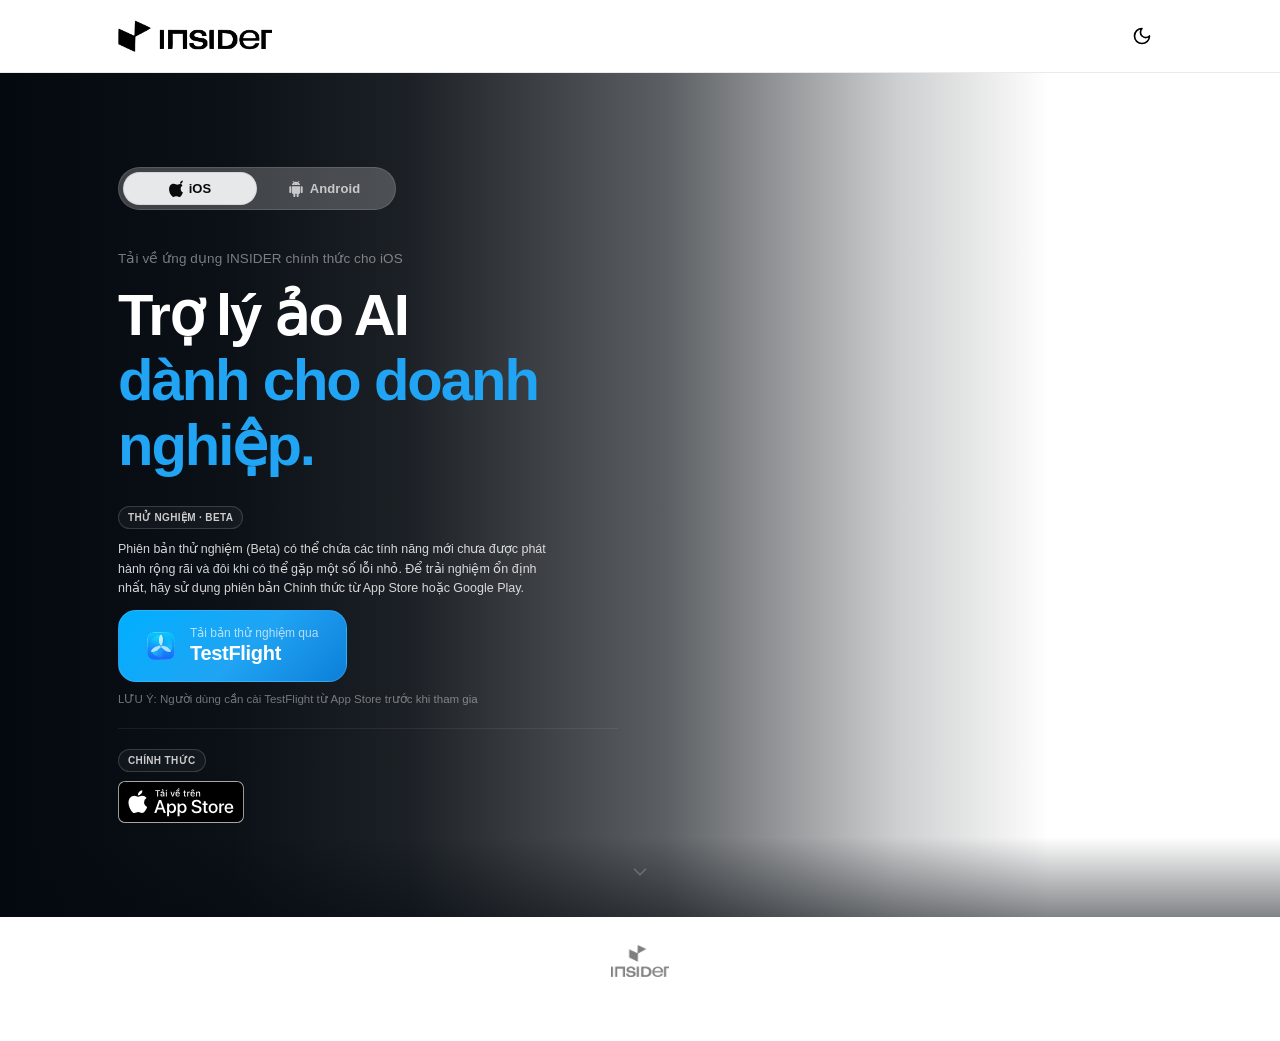
==== commit 0df0d8cc: "style: update download button layout, resize store badges, and reorder badge groups" ====
--- a/download/index.html
+++ b/download/index.html
@@ -291,12 +291,12 @@
         .dl-store-btn {
             display: inline-flex;
             align-items: center;
-            gap: 13px;
-            padding: 13px 22px;
-            border-radius: 15px;
+            gap: 15px;
+            padding: 16px 28px;
+            border-radius: 18px;
             text-decoration: none;
             width: fit-content;
-            max-width: 270px;
+            max-width: 320px;
             transition: transform 0.18s cubic-bezier(0.34,1.56,0.64,1),
                         box-shadow 0.18s ease,
                         opacity 0.15s ease;
@@ -306,11 +306,11 @@
         .dl-store-btn:hover  { transform: scale(1.04); }
         .dl-store-btn:active { transform: scale(0.97); opacity: 0.88; }
 
-        /* Official store artwork from Apple/Google — larger than beta button */
+        /* Official store artwork from Apple/Google — smaller than beta button */
         .official-store-badge {
             display: block;
             width: auto;
-            height: 56px;
+            height: 42px;
         }
 
         /* App Store */
@@ -355,16 +355,16 @@
 
         .btn-icon { flex-shrink: 0; display: flex; align-items: center; justify-content: center; }
 
-        .btn-text { display: flex; flex-direction: column; gap: 1px; }
+        .btn-text { display: flex; flex-direction: column; gap: 2px; }
 
         .btn-small {
-            font-size: 10px;
+            font-size: 12px;
             font-weight: 400;
             color: rgba(255,255,255,0.68);
             line-height: 1;
         }
         .btn-big {
-            font-size: 17px;
+            font-size: 20px;
             font-weight: 700;
             color: #FFFFFF;
             line-height: 1.2;
@@ -524,21 +524,13 @@
 
                         <div class="dl-badges">
 
-                            <!-- App Store -->
-                            <div class="dl-badge-group">
-                                <span class="dl-type-chip official">Chính thức</span>
-                                <a href="https://apps.apple.com/il/app/insider-ai/id6758019554" class="dl-store-btn app-store" target="_blank" rel="noopener noreferrer" aria-label="Download on the App Store">
-                                    <img src="../assets/Download-on-the-App-Store/VN/Download_on_App_Store/Black_lockup/SVG/Download_on_the_App_Store_Badge_VN_RGB_blk_100217.svg" alt="Download on the App Store" class="official-store-badge">
-                                </a>
-                            </div>
-
                             <!-- TestFlight -->
                             <div class="dl-badge-group">
                                 <span class="dl-type-chip beta">Thử nghiệm · Beta</span>
                                 <p class="dl-beta-notice">Phiên bản thử nghiệm (Beta) có thể chứa các tính năng mới chưa được phát hành rộng rãi và đôi khi có thể gặp một số lỗi nhỏ. Để trải nghiệm ổn định nhất, hãy sử dụng phiên bản Chính thức từ App Store hoặc Google Play.</p>
                                 <a href="https://testflight.apple.com/v1/app/6758019554?build=202103249" class="dl-store-btn testflight" target="_blank" rel="noopener noreferrer" aria-label="Join TestFlight Beta">
                                     <div class="btn-icon">
-                                        <img src="../assets/200x200bb-75.webp" alt="TestFlight Icon" width="22" height="22" style="border-radius:6px; display:block;">
+                                        <img src="../assets/200x200bb-75.webp" alt="TestFlight Icon" width="28" height="28" style="border-radius:8px; display:block;">
                                     </div>
                                     <div class="btn-text">
                                         <span class="btn-small">Tải bản thử nghiệm qua</span>
@@ -548,6 +540,14 @@
                                 <p class="dl-badge-hint">LƯU Ý: Người dùng cần cài TestFlight từ App Store trước khi tham gia</p>
                             </div>
 
+                            <!-- App Store -->
+                            <div class="dl-badge-group">
+                                <span class="dl-type-chip official">Chính thức</span>
+                                <a href="https://apps.apple.com/il/app/insider-ai/id6758019554" class="dl-store-btn app-store" target="_blank" rel="noopener noreferrer" aria-label="Download on the App Store">
+                                    <img src="../assets/Download-on-the-App-Store/VN/Download_on_App_Store/Black_lockup/SVG/Download_on_the_App_Store_Badge_VN_RGB_blk_100217.svg" alt="Download on the App Store" class="official-store-badge">
+                                </a>
+                            </div>
+
                         </div><!-- /dl-badges -->
                     </div><!-- /tab-ios -->
 
@@ -565,21 +565,13 @@
 
                         <div class="dl-badges">
 
-                            <!-- Google Play -->
-                            <div class="dl-badge-group">
-                                <span class="dl-type-chip official">Chính thức</span>
-                                <a href="https://play.google.com/store/apps/details?id=com.insider.horseai" class="dl-store-btn google-play" target="_blank" rel="noopener noreferrer" aria-label="Get it on Google Play">
-                                    <img src="../assets/Google Play Badge guidelines/Get it on Google Play Badges/Digital/svg/GetItOnGooglePlay_Badge_Web_color_Vietnamese.svg" alt="Get it on Google Play" class="official-store-badge">
-                                </a>
-                            </div>
-
                             <!-- Google Play Beta -->
                             <div class="dl-badge-group">
                                 <span class="dl-type-chip beta">Thử nghiệm · Beta</span>
                                 <p class="dl-beta-notice">Phiên bản thử nghiệm (Beta) có thể chứa các tính năng mới chưa được phát hành rộng rãi và đôi khi có thể gặp một số lỗi nhỏ. Để trải nghiệm ổn định nhất, hãy sử dụng phiên bản Chính thức từ App Store hoặc Google Play.</p>
                                 <a href="https://play.google.com/store/apps/details?id=com.insider.horseai&amp;listing=open-testing" class="dl-store-btn google-play-beta" target="_blank" rel="noopener noreferrer" aria-label="Join Google Play Beta">
                                     <div class="btn-icon">
-                                        <img src="../assets/pngtree-google-play-download-icon-vector-png-image_9183313.png" alt="Google Play Download Icon" width="22" height="22" style="display:block;">
+                                        <img src="../assets/pngtree-google-play-download-icon-vector-png-image_9183313.png" alt="Google Play Download Icon" width="28" height="28" style="display:block;">
                                     </div>
                                     <div class="btn-text">
                                         <span class="btn-small">Tham gia thử nghiệm qua</span>
@@ -587,6 +579,14 @@
                                     </div>
                                 </a>
                                 <p class="dl-badge-hint">Nhấn tham gia chương trình Beta trên trang ứng dụng</p>
+                            </div>
+
+                            <!-- Google Play -->
+                            <div class="dl-badge-group">
+                                <span class="dl-type-chip official">Chính thức</span>
+                                <a href="https://play.google.com/store/apps/details?id=com.insider.horseai" class="dl-store-btn google-play" target="_blank" rel="noopener noreferrer" aria-label="Get it on Google Play">
+                                    <img src="../assets/Google Play Badge guidelines/Get it on Google Play Badges/Digital/svg/GetItOnGooglePlay_Badge_Web_color_Vietnamese.svg" alt="Get it on Google Play" class="official-store-badge">
+                                </a>
                             </div>
 
                         </div><!-- /dl-badges -->
